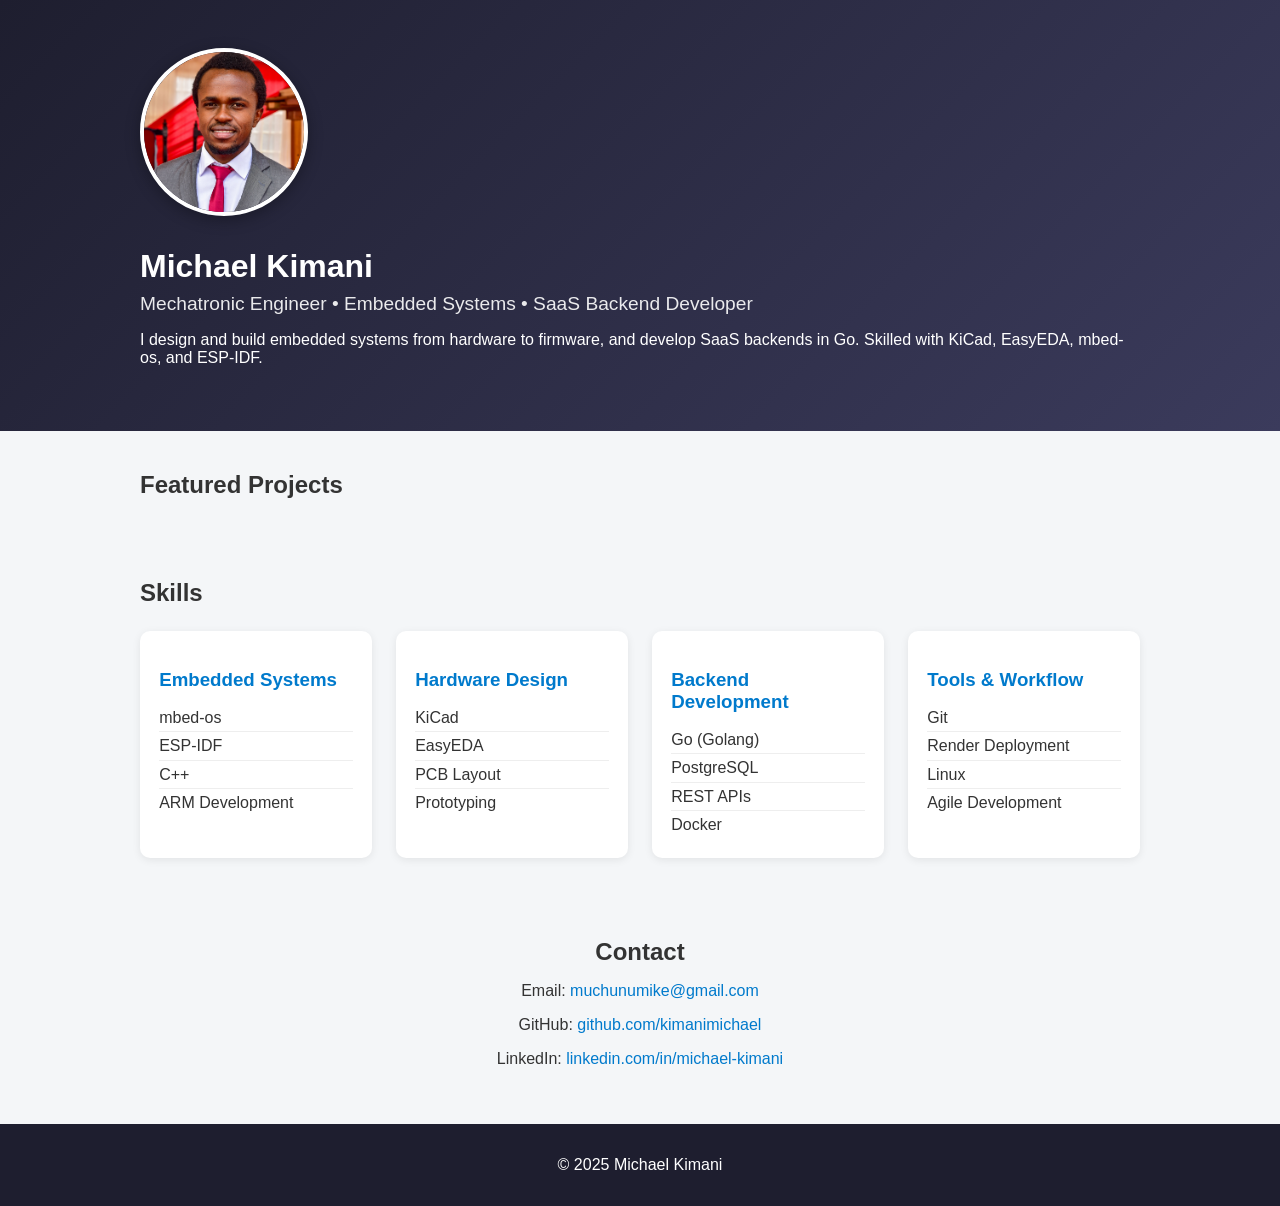
==== index.html @ e044f6c9 "master: Initial commit" ====
<!DOCTYPE html>
<html lang="en">
<head>
    <meta charset="UTF-8">
    <meta name="viewport" content="width=device-width, initial-scale=1.0">
    <title>Michael Kimani | Engineering Portfolio</title>
    <link rel="stylesheet" href="style.css">
</head>
<body>
<!-- Header & Hero -->
<header class="hero">
    <div class="hero-content">
        <img src="images/profile.jpg" alt="Michael Kimani" class="profile-pic">
        <div>
            <h1>Michael Kimani</h1>
            <p class="tagline">Mechatronic Engineer • Embedded Systems • SaaS Backend Developer</p>
            <p>
                I design and build embedded systems from hardware to firmware, and develop SaaS backends in Go.
                Skilled with KiCad, EasyEDA, mbed-os, and ESP-IDF.
            </p>
        </div>
    </div>
</header>

<!-- Projects -->
<section id="projects" class="section">
    <h2>Featured Projects</h2>
    <div id="project-list" class="project-grid"></div>
</section>

<section id="skills" class="section">
    <h2>Skills</h2>
    <div class="skills-grid">
        <div class="skill-card">
            <h3>Embedded Systems</h3>
            <ul>
                <li>mbed-os</li>
                <li>ESP-IDF</li>
                <li>C++</li>
                <li>ARM Development</li>
            </ul>
        </div>
        <div class="skill-card">
            <h3>Hardware Design</h3>
            <ul>
                <li>KiCad</li>
                <li>EasyEDA</li>
                <li>PCB Layout</li>
                <li>Prototyping</li>
            </ul>
        </div>
        <div class="skill-card">
            <h3>Backend Development</h3>
            <ul>
                <li>Go (Golang)</li>
                <li>PostgreSQL</li>
                <li>REST APIs</li>
                <li>Docker</li>
            </ul>
        </div>
        <div class="skill-card">
            <h3>Tools & Workflow</h3>
            <ul>
                <li>Git</li>
                <li>Render Deployment</li>
                <li>Linux</li>
                <li>Agile Development</li>
            </ul>
        </div>
    </div>
</section>

<!-- Contact -->
<section id="contact" class="section contact">
    <h2>Contact</h2>
    <p>Email: <a href="mailto:muchunumike@gmail.com">muchunumike@gmail.com</a></p>
    <p>GitHub: <a href="https://github.com/kimanimichael" target="_blank">github.com/kimanimichael</a></p>
    <p>LinkedIn: <a href="https://linkedin.com/in/michael-kimani" target="_blank">linkedin.com/in/michael-kimani</a></p>
</section>

<!-- Footer -->
<footer>
    <p>© 2025 Michael Kimani</p>
</footer>

<script src="script.js"></script>
</body>
</html>
---- style.css ----
body {
    font-family: "Segoe UI", sans-serif;
    margin: 0;
    background-color: #f4f6f8;
    color: #333;
}

h1, h2 {
    margin: 0;
}

a {
    color: #007acc;
    text-decoration: none;
}
a:hover {
    text-decoration: underline;
}

.hero {
    background: linear-gradient(135deg, #1e1e2f, #3b3b5c);
    color: white;
    padding: 3rem 1rem;
}

.hero-content {
    max-width: 1000px;
    margin: auto;
    display: flex;
    gap: 2rem;
    align-items: center;
    flex-wrap: wrap;
}

.profile-pic {
    width: 160px;
    height: 160px;
    object-fit: cover;
    border-radius: 50%;
    border: 4px solid white;
    box-shadow: 0 4px 15px rgba(0,0,0,0.3);
}

.tagline {
    font-size: 1.2rem;
    margin: 0.5rem 0;
    font-weight: 500;
    opacity: 0.9;
}

.section {
    padding: 2.5rem 1rem;
    max-width: 1000px;
    margin: auto;
}

.project-grid {
    display: grid;
    gap: 1.5rem;
    grid-template-columns: repeat(auto-fill, minmax(250px, 1fr));
}

.project-card {
    background: white;
    border-radius: 10px;
    padding: 1rem;
    box-shadow: 0 2px 8px rgba(0,0,0,0.1);
    transition: transform 0.2s;
}
.project-card:hover {
    transform: translateY(-4px);
}

.skills-grid {
    display: grid;
    grid-template-columns: repeat(auto-fit, minmax(220px, 1fr));
    gap: 1.5rem;
    margin-top: 1.5rem;
}

.skill-card {
    background: white;
    border-radius: 10px;
    padding: 1.2rem;
    box-shadow: 0 2px 8px rgba(0,0,0,0.08);
    transition: transform 0.2s ease, box-shadow 0.2s ease;
}

.skill-card:hover {
    transform: translateY(-4px);
    box-shadow: 0 4px 12px rgba(0,0,0,0.15);
}

.skill-card h3 {
    color: #007acc;
    margin-bottom: 0.8rem;
}

.skill-card ul {
    list-style: none;
    padding: 0;
    margin: 0;
}

.skill-card li {
    padding: 0.3rem 0;
    border-bottom: 1px solid #eee;
}

.skill-card li:last-child {
    border-bottom: none;
}


.contact {
    text-align: center;
}

footer {
    background: #1e1e2f;
    color: white;
    text-align: center;
    padding: 1rem;
}
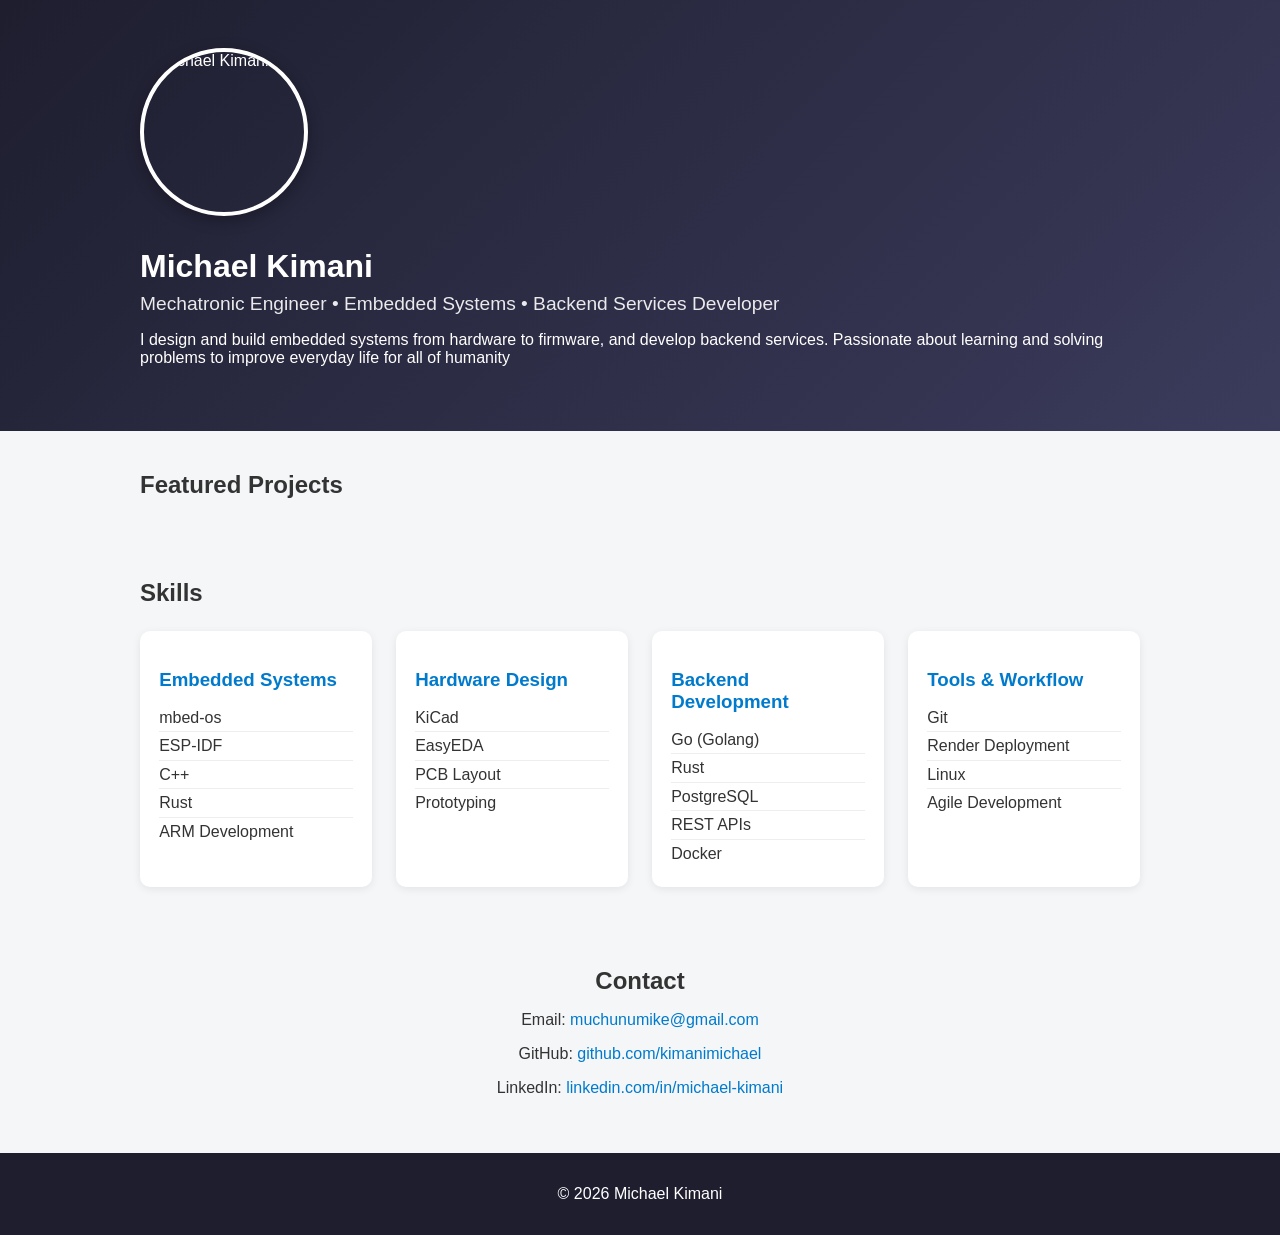
==== commit 7c262819: "master: Update pfp and description" ====
--- a/index.html
+++ b/index.html
@@ -10,13 +10,13 @@
 <!-- Header & Hero -->
 <header class="hero">
     <div class="hero-content">
-        <img src="images/profile.jpg" alt="Michael Kimani" class="profile-pic">
+        <img src="images/mk-profile.jpeg" alt="Michael Kimani" class="profile-pic">
         <div>
             <h1>Michael Kimani</h1>
-            <p class="tagline">Mechatronic Engineer • Embedded Systems • SaaS Backend Developer</p>
+            <p class="tagline">Mechatronic Engineer • Embedded Systems • Backend Services Developer</p>
             <p>
-                I design and build embedded systems from hardware to firmware, and develop SaaS backends in Go.
-                Skilled with KiCad, EasyEDA, mbed-os, and ESP-IDF.
+                I design and build embedded systems from hardware to firmware, and develop backend services.
+                Passionate about learning and solving problems to improve everyday life for all of humanity
             </p>
         </div>
     </div>
@@ -37,6 +37,7 @@
                 <li>mbed-os</li>
                 <li>ESP-IDF</li>
                 <li>C++</li>
+                <li>Rust</li>
                 <li>ARM Development</li>
             </ul>
         </div>
@@ -53,6 +54,7 @@
             <h3>Backend Development</h3>
             <ul>
                 <li>Go (Golang)</li>
+                <li>Rust</li>
                 <li>PostgreSQL</li>
                 <li>REST APIs</li>
                 <li>Docker</li>
@@ -80,7 +82,7 @@
 
 <!-- Footer -->
 <footer>
-    <p>© 2025 Michael Kimani</p>
+    <p>© 2026 Michael Kimani</p>
 </footer>
 
 <script src="script.js"></script>
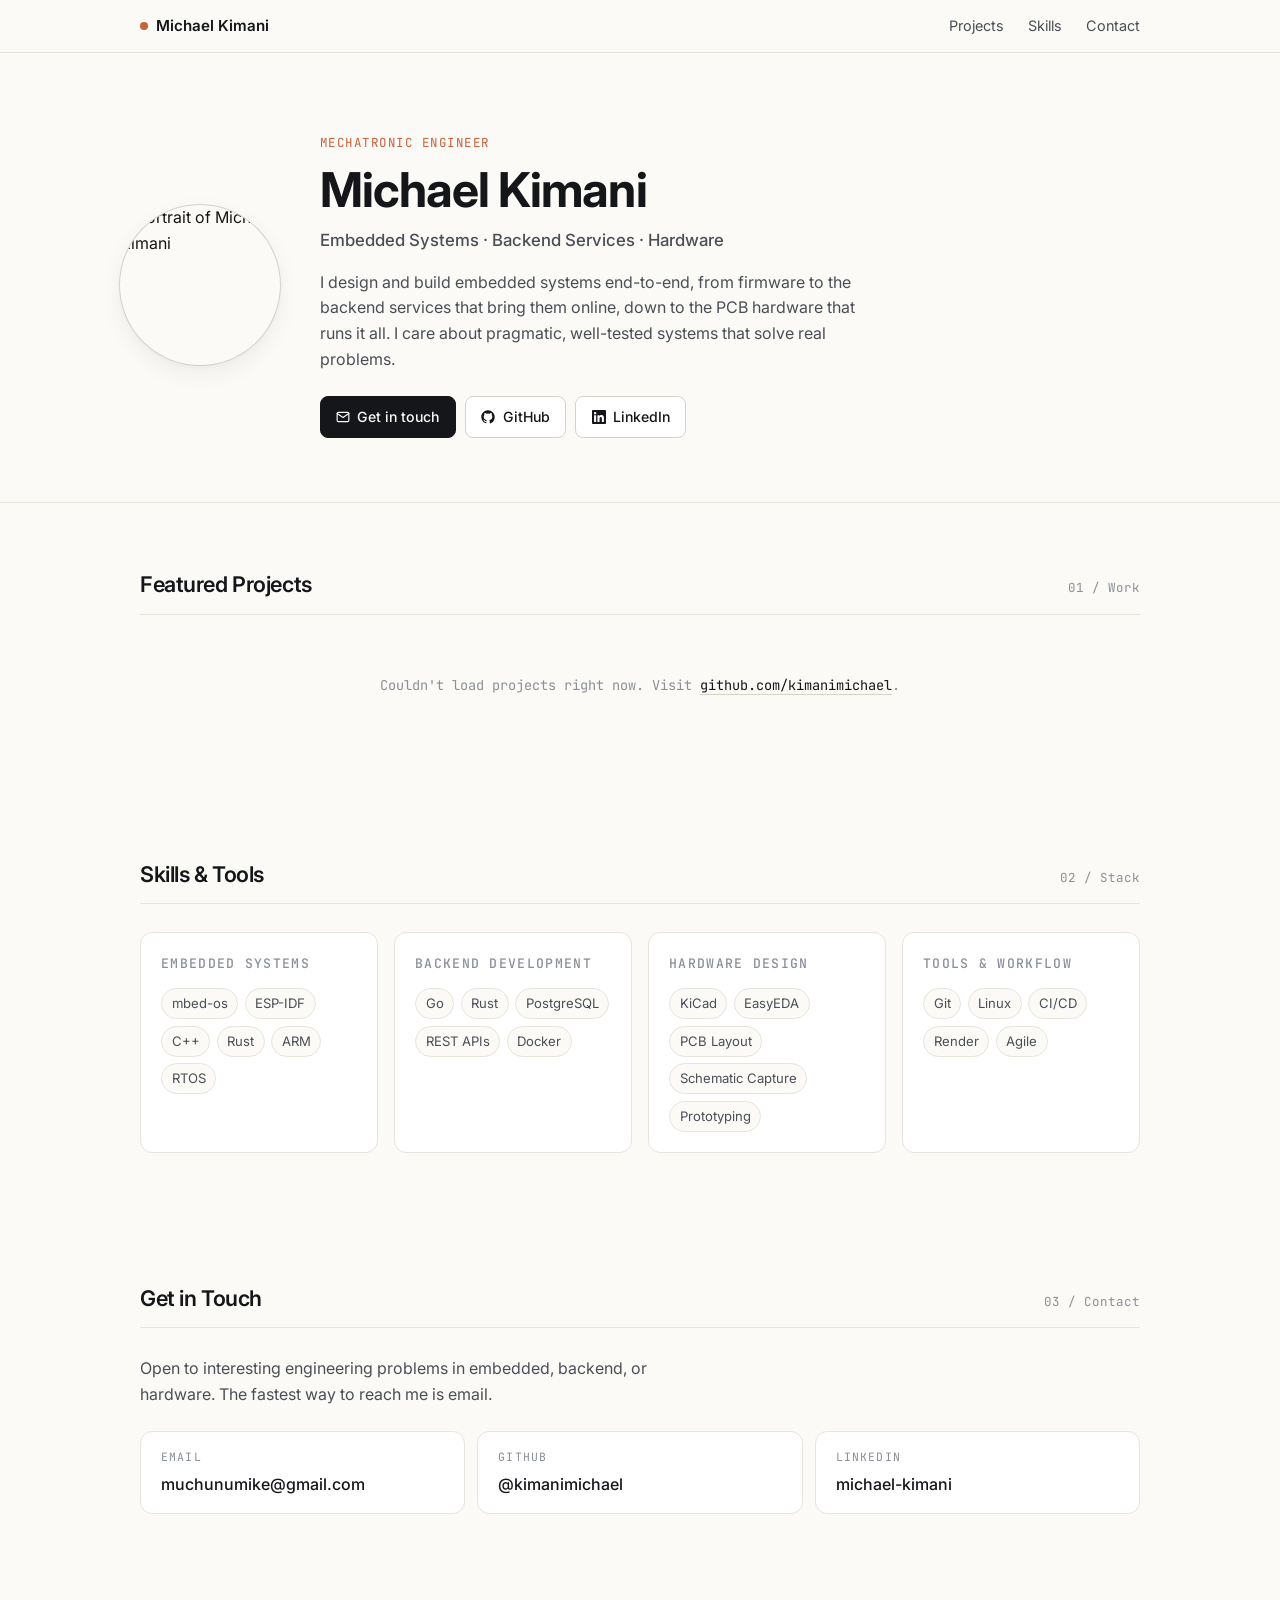
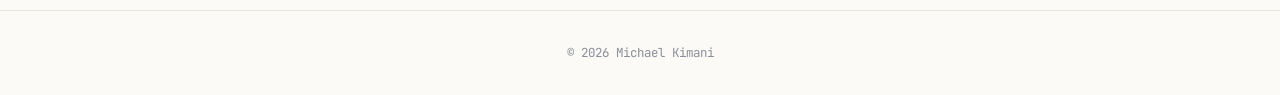
==== commit 8bad05f2: "master: Revamp" ====
--- a/index.html
+++ b/index.html
@@ -3,86 +3,153 @@
 <head>
     <meta charset="UTF-8">
     <meta name="viewport" content="width=device-width, initial-scale=1.0">
-    <title>Michael Kimani | Engineering Portfolio</title>
+    <title>Michael Kimani | Mechatronic & Embedded Systems Engineer</title>
+    <meta name="description" content="Michael Kimani, a mechatronic engineer building embedded systems and firmware, backend services in Go and Rust, and the hardware that runs them.">
+    <meta name="theme-color" content="#fbfaf7" media="(prefers-color-scheme: light)">
+    <meta name="theme-color" content="#0f1012" media="(prefers-color-scheme: dark)">
+
+    <meta property="og:title" content="Michael Kimani | Engineering Portfolio">
+    <meta property="og:description" content="Embedded systems, backend services, and hardware design.">
+    <meta property="og:type" content="website">
+
+    <link rel="preconnect" href="https://fonts.googleapis.com">
+    <link rel="preconnect" href="https://fonts.gstatic.com" crossorigin>
+    <link href="https://fonts.googleapis.com/css2?family=Inter:wght@400;500;600;700&family=JetBrains+Mono:wght@400;500&display=swap" rel="stylesheet">
     <link rel="stylesheet" href="style.css">
 </head>
 <body>
-<!-- Header & Hero -->
-<header class="hero">
+
+<nav class="nav">
+    <div class="nav-inner">
+        <a href="#top" class="nav-brand"><span class="dot"></span>Michael Kimani</a>
+        <div class="nav-links">
+            <a href="#projects">Projects</a>
+            <a href="#skills">Skills</a>
+            <a href="#contact">Contact</a>
+        </div>
+    </div>
+</nav>
+
+<header class="hero" id="top">
     <div class="hero-content">
-        <img src="images/mk-profile.jpeg" alt="Michael Kimani" class="profile-pic">
+        <img src="images/mk-profile.jpeg" alt="Portrait of Michael Kimani" class="profile-pic">
         <div>
+            <div class="eyebrow">Mechatronic Engineer</div>
             <h1>Michael Kimani</h1>
-            <p class="tagline">Mechatronic Engineer • Embedded Systems • Backend Services Developer</p>
-            <p>
-                I design and build embedded systems from hardware to firmware, and develop backend services.
-                Passionate about learning and solving problems to improve everyday life for all of humanity
+            <p class="tagline">Embedded Systems · Backend Services · Hardware</p>
+            <p class="bio">
+                I design and build embedded systems end-to-end, from firmware
+                to the backend services that bring them online, down to the
+                PCB hardware that runs it all. I care about pragmatic,
+                well-tested systems that solve real problems.
             </p>
+            <div class="cta-row">
+                <a class="btn btn-primary" href="mailto:muchunumike@gmail.com">
+                    <svg viewBox="0 0 24 24" fill="none" stroke="currentColor" stroke-width="2" stroke-linecap="round" stroke-linejoin="round"><path d="M4 4h16c1.1 0 2 .9 2 2v12c0 1.1-.9 2-2 2H4c-1.1 0-2-.9-2-2V6c0-1.1.9-2 2-2z"></path><polyline points="22,6 12,13 2,6"></polyline></svg>
+                    Get in touch
+                </a>
+                <a class="btn" href="https://github.com/kimanimichael" target="_blank" rel="noopener">
+                    <svg viewBox="0 0 24 24" fill="currentColor"><path d="M12 .5C5.65.5.5 5.65.5 12c0 5.08 3.29 9.39 7.86 10.91.58.1.79-.25.79-.56v-2.02c-3.2.7-3.87-1.37-3.87-1.37-.52-1.33-1.28-1.68-1.28-1.68-1.05-.72.08-.7.08-.7 1.16.08 1.77 1.19 1.77 1.19 1.03 1.77 2.7 1.26 3.36.96.1-.75.4-1.26.73-1.55-2.55-.29-5.24-1.28-5.24-5.69 0-1.26.45-2.29 1.19-3.1-.12-.29-.52-1.47.11-3.06 0 0 .97-.31 3.18 1.18a11 11 0 0 1 5.8 0c2.2-1.49 3.17-1.18 3.17-1.18.63 1.59.23 2.77.11 3.06.74.81 1.19 1.84 1.19 3.1 0 4.43-2.69 5.4-5.25 5.68.41.36.78 1.06.78 2.13v3.16c0 .31.21.67.8.56A11.51 11.51 0 0 0 23.5 12C23.5 5.65 18.35.5 12 .5z"/></svg>
+                    GitHub
+                </a>
+                <a class="btn" href="https://linkedin.com/in/michael-kimani" target="_blank" rel="noopener">
+                    <svg viewBox="0 0 24 24" fill="currentColor"><path d="M20.45 20.45h-3.55v-5.57c0-1.33-.03-3.04-1.85-3.04-1.85 0-2.13 1.45-2.13 2.94v5.67H9.36V9h3.41v1.56h.05c.48-.9 1.64-1.85 3.37-1.85 3.6 0 4.27 2.37 4.27 5.45v6.29zM5.34 7.43a2.06 2.06 0 1 1 0-4.13 2.06 2.06 0 0 1 0 4.13zM7.12 20.45H3.56V9h3.56v11.45zM22.22 0H1.77C.79 0 0 .77 0 1.72v20.56C0 23.23.79 24 1.77 24h20.45c.98 0 1.78-.77 1.78-1.72V1.72C24 .77 23.2 0 22.22 0z"/></svg>
+                    LinkedIn
+                </a>
+            </div>
         </div>
     </div>
 </header>
 
-<!-- Projects -->
 <section id="projects" class="section">
-    <h2>Featured Projects</h2>
-    <div id="project-list" class="project-grid"></div>
+    <div class="section-head">
+        <h2>Featured Projects</h2>
+        <span class="section-num">01 / Work</span>
+    </div>
+    <div id="project-list" class="project-grid">
+        <div class="projects-loading">Loading projects from GitHub…</div>
+    </div>
 </section>
 
 <section id="skills" class="section">
-    <h2>Skills</h2>
+    <div class="section-head">
+        <h2>Skills &amp; Tools</h2>
+        <span class="section-num">02 / Stack</span>
+    </div>
     <div class="skills-grid">
         <div class="skill-card">
             <h3>Embedded Systems</h3>
-            <ul>
-                <li>mbed-os</li>
-                <li>ESP-IDF</li>
-                <li>C++</li>
-                <li>Rust</li>
-                <li>ARM Development</li>
-            </ul>
+            <div class="skill-tags">
+                <span class="skill-tag">mbed-os</span>
+                <span class="skill-tag">ESP-IDF</span>
+                <span class="skill-tag">C++</span>
+                <span class="skill-tag">Rust</span>
+                <span class="skill-tag">ARM</span>
+                <span class="skill-tag">RTOS</span>
+            </div>
+        </div>
+        <div class="skill-card">
+            <h3>Backend Development</h3>
+            <div class="skill-tags">
+                <span class="skill-tag">Go</span>
+                <span class="skill-tag">Rust</span>
+                <span class="skill-tag">PostgreSQL</span>
+                <span class="skill-tag">REST APIs</span>
+                <span class="skill-tag">Docker</span>
+            </div>
         </div>
         <div class="skill-card">
             <h3>Hardware Design</h3>
-            <ul>
-                <li>KiCad</li>
-                <li>EasyEDA</li>
-                <li>PCB Layout</li>
-                <li>Prototyping</li>
-            </ul>
+            <div class="skill-tags">
+                <span class="skill-tag">KiCad</span>
+                <span class="skill-tag">EasyEDA</span>
+                <span class="skill-tag">PCB Layout</span>
+                <span class="skill-tag">Schematic Capture</span>
+                <span class="skill-tag">Prototyping</span>
+            </div>
         </div>
         <div class="skill-card">
-            <h3>Backend Development</h3>
-            <ul>
-                <li>Go (Golang)</li>
-                <li>Rust</li>
-                <li>PostgreSQL</li>
-                <li>REST APIs</li>
-                <li>Docker</li>
-            </ul>
-        </div>
-        <div class="skill-card">
-            <h3>Tools & Workflow</h3>
-            <ul>
-                <li>Git</li>
-                <li>Render Deployment</li>
-                <li>Linux</li>
-                <li>Agile Development</li>
-            </ul>
+            <h3>Tools &amp; Workflow</h3>
+            <div class="skill-tags">
+                <span class="skill-tag">Git</span>
+                <span class="skill-tag">Linux</span>
+                <span class="skill-tag">CI/CD</span>
+                <span class="skill-tag">Render</span>
+                <span class="skill-tag">Agile</span>
+            </div>
         </div>
     </div>
 </section>
 
-<!-- Contact -->
-<section id="contact" class="section contact">
-    <h2>Contact</h2>
-    <p>Email: <a href="mailto:muchunumike@gmail.com">muchunumike@gmail.com</a></p>
-    <p>GitHub: <a href="https://github.com/kimanimichael" target="_blank">github.com/kimanimichael</a></p>
-    <p>LinkedIn: <a href="https://linkedin.com/in/michael-kimani" target="_blank">linkedin.com/in/michael-kimani</a></p>
+<section id="contact" class="section">
+    <div class="section-head">
+        <h2>Get in Touch</h2>
+        <span class="section-num">03 / Contact</span>
+    </div>
+    <p style="max-width: 56ch;">
+        Open to interesting engineering problems in embedded, backend, or hardware.
+        The fastest way to reach me is email.
+    </p>
+    <div class="contact-grid">
+        <div class="contact-item">
+            <div class="label">Email</div>
+            <a href="mailto:muchunumike@gmail.com">muchunumike@gmail.com</a>
+        </div>
+        <div class="contact-item">
+            <div class="label">GitHub</div>
+            <a href="https://github.com/kimanimichael" target="_blank" rel="noopener">@kimanimichael</a>
+        </div>
+        <div class="contact-item">
+            <div class="label">LinkedIn</div>
+            <a href="https://linkedin.com/in/michael-kimani" target="_blank" rel="noopener">michael-kimani</a>
+        </div>
+    </div>
 </section>
 
-<!-- Footer -->
 <footer>
-    <p>© 2026 Michael Kimani</p>
+    <div class="footer-inner">
+        <span>© <span id="year"></span> Michael Kimani</span>
+    </div>
 </footer>
 
 <script src="script.js"></script>
--- a/style.css
+++ b/style.css
@@ -1,124 +1,413 @@
+:root {
+    --bg: #fbfaf7;
+    --bg-elev: #ffffff;
+    --ink: #14161a;
+    --ink-soft: #4a4f57;
+    --ink-mute: #8a8f98;
+    --line: #e7e4dd;
+    --line-strong: #d6d2c8;
+    --accent: #c8623a;
+    --accent-soft: #f4e7df;
+    --shadow-sm: 0 1px 2px rgba(20, 22, 26, 0.04), 0 1px 1px rgba(20, 22, 26, 0.03);
+    --shadow-md: 0 8px 24px rgba(20, 22, 26, 0.06), 0 2px 6px rgba(20, 22, 26, 0.04);
+    --radius: 12px;
+    --radius-sm: 8px;
+    --maxw: 1040px;
+    --font-sans: "Inter", -apple-system, BlinkMacSystemFont, "Segoe UI", Roboto, sans-serif;
+    --font-mono: "JetBrains Mono", ui-monospace, "SFMono-Regular", Menlo, monospace;
+}
+
+@media (prefers-color-scheme: dark) {
+    :root {
+        --bg: #0f1012;
+        --bg-elev: #17181b;
+        --ink: #f2efe9;
+        --ink-soft: #c2c0bb;
+        --ink-mute: #8a8d92;
+        --line: #26282c;
+        --line-strong: #34373c;
+        --accent: #e08a5f;
+        --accent-soft: #2a1e18;
+        --shadow-sm: 0 1px 2px rgba(0, 0, 0, 0.4);
+        --shadow-md: 0 8px 24px rgba(0, 0, 0, 0.35), 0 2px 6px rgba(0, 0, 0, 0.25);
+    }
+}
+
+* { box-sizing: border-box; }
+
+html { scroll-behavior: smooth; }
+
 body {
-    font-family: "Segoe UI", sans-serif;
+    font-family: var(--font-sans);
     margin: 0;
-    background-color: #f4f6f8;
-    color: #333;
-}
-
-h1, h2 {
+    background: var(--bg);
+    color: var(--ink);
+    line-height: 1.6;
+    -webkit-font-smoothing: antialiased;
+    -moz-osx-font-smoothing: grayscale;
+}
+
+h1, h2, h3 {
     margin: 0;
-}
+    letter-spacing: -0.02em;
+    color: var(--ink);
+}
+
+h1 { font-size: clamp(2rem, 4.5vw, 3rem); font-weight: 700; line-height: 1.15; }
+h2 { font-size: 1.5rem; font-weight: 600; }
+h3 { font-size: 1.05rem; font-weight: 600; }
+
+p { margin: 0.5rem 0; color: var(--ink-soft); }
 
 a {
-    color: #007acc;
+    color: var(--ink);
     text-decoration: none;
-}
-a:hover {
-    text-decoration: underline;
-}
-
+    border-bottom: 1px solid var(--line-strong);
+    transition: color 0.15s ease, border-color 0.15s ease;
+}
+a:hover { color: var(--accent); border-color: var(--accent); }
+a:focus-visible {
+    outline: 2px solid var(--accent);
+    outline-offset: 3px;
+    border-radius: 2px;
+}
+
+/* Nav */
+.nav {
+    position: sticky;
+    top: 0;
+    z-index: 10;
+    background: color-mix(in srgb, var(--bg) 85%, transparent);
+    backdrop-filter: saturate(180%) blur(10px);
+    -webkit-backdrop-filter: saturate(180%) blur(10px);
+    border-bottom: 1px solid var(--line);
+}
+.nav-inner {
+    max-width: var(--maxw);
+    margin: auto;
+    padding: 0.85rem 1.25rem;
+    display: flex;
+    align-items: center;
+    justify-content: space-between;
+}
+.nav-brand {
+    font-weight: 600;
+    border: none;
+    font-size: 0.95rem;
+}
+.nav-brand .dot {
+    display: inline-block;
+    width: 8px; height: 8px;
+    background: var(--accent);
+    border-radius: 50%;
+    margin-right: 0.5rem;
+    vertical-align: middle;
+}
+.nav-links { display: flex; gap: 1.5rem; }
+.nav-links a {
+    border: none;
+    color: var(--ink-soft);
+    font-size: 0.9rem;
+}
+.nav-links a:hover { color: var(--ink); }
+
+/* Hero */
 .hero {
-    background: linear-gradient(135deg, #1e1e2f, #3b3b5c);
-    color: white;
-    padding: 3rem 1rem;
-}
-
+    padding: 5rem 1.25rem 4rem;
+    border-bottom: 1px solid var(--line);
+}
 .hero-content {
-    max-width: 1000px;
+    max-width: var(--maxw);
     margin: auto;
-    display: flex;
-    gap: 2rem;
+    display: grid;
+    grid-template-columns: auto 1fr;
+    gap: 2.5rem;
     align-items: center;
-    flex-wrap: wrap;
-}
-
+}
 .profile-pic {
     width: 160px;
     height: 160px;
     object-fit: cover;
     border-radius: 50%;
-    border: 4px solid white;
-    box-shadow: 0 4px 15px rgba(0,0,0,0.3);
-}
-
+    filter: grayscale(100%);
+    box-shadow: 0 0 0 1px var(--line-strong), var(--shadow-md);
+    transition: transform 0.4s ease, box-shadow 0.3s ease;
+}
+.profile-pic:hover {
+    transform: scale(1.02);
+    box-shadow: 0 0 0 1px var(--accent), var(--shadow-md);
+}
+.eyebrow {
+    font-family: var(--font-mono);
+    font-size: 0.78rem;
+    text-transform: uppercase;
+    letter-spacing: 0.12em;
+    color: var(--accent);
+    margin-bottom: 0.6rem;
+}
 .tagline {
-    font-size: 1.2rem;
-    margin: 0.5rem 0;
+    font-size: 1.05rem;
+    margin: 0.6rem 0 1rem;
+    color: var(--ink-soft);
     font-weight: 500;
-    opacity: 0.9;
-}
-
+}
+.bio { max-width: 56ch; color: var(--ink-soft); }
+
+.cta-row {
+    margin-top: 1.5rem;
+    display: flex;
+    flex-wrap: wrap;
+    gap: 0.6rem;
+}
+.btn {
+    display: inline-flex;
+    align-items: center;
+    gap: 0.45rem;
+    padding: 0.55rem 0.95rem;
+    border-radius: var(--radius-sm);
+    font-size: 0.88rem;
+    font-weight: 500;
+    border: 1px solid var(--line-strong);
+    background: var(--bg-elev);
+    color: var(--ink);
+    transition: all 0.15s ease;
+}
+.btn:hover {
+    border-color: var(--ink);
+    color: var(--ink);
+    transform: translateY(-1px);
+}
+.btn-primary {
+    background: var(--ink);
+    color: var(--bg);
+    border-color: var(--ink);
+}
+.btn-primary:hover {
+    background: var(--accent);
+    border-color: var(--accent);
+    color: #fff;
+}
+.btn svg { width: 14px; height: 14px; }
+
+/* Sections */
 .section {
-    padding: 2.5rem 1rem;
-    max-width: 1000px;
+    padding: 4rem 1.25rem;
+    max-width: var(--maxw);
     margin: auto;
 }
-
+.section-head {
+    display: flex;
+    align-items: baseline;
+    justify-content: space-between;
+    margin-bottom: 1.75rem;
+    padding-bottom: 0.75rem;
+    border-bottom: 1px solid var(--line);
+}
+.section-head h2 { font-size: 1.35rem; }
+.section-num {
+    font-family: var(--font-mono);
+    font-size: 0.78rem;
+    color: var(--ink-mute);
+    letter-spacing: 0.08em;
+}
+
+/* Projects */
 .project-grid {
     display: grid;
-    gap: 1.5rem;
-    grid-template-columns: repeat(auto-fill, minmax(250px, 1fr));
-}
-
+    gap: 1rem;
+    grid-template-columns: repeat(auto-fill, minmax(280px, 1fr));
+}
 .project-card {
-    background: white;
-    border-radius: 10px;
-    padding: 1rem;
-    box-shadow: 0 2px 8px rgba(0,0,0,0.1);
-    transition: transform 0.2s;
+    background: var(--bg-elev);
+    border: 1px solid var(--line);
+    border-radius: var(--radius);
+    padding: 1.25rem;
+    display: flex;
+    flex-direction: column;
+    gap: 0.6rem;
+    transition: border-color 0.2s ease, transform 0.2s ease, box-shadow 0.2s ease, color 0.2s ease;
+    position: relative;
+    color: var(--ink);
+    text-decoration: none;
+    cursor: pointer;
 }
 .project-card:hover {
-    transform: translateY(-4px);
-}
-
+    border-color: var(--accent);
+    transform: translateY(-2px);
+    box-shadow: var(--shadow-md);
+    color: var(--ink);
+}
+.project-card:hover h3 { color: var(--accent); }
+.project-card:hover .card-arrow {
+    transform: translate(2px, -2px);
+    color: var(--accent);
+}
+.project-card:focus-visible {
+    outline: 2px solid var(--accent);
+    outline-offset: 3px;
+}
+.project-card h3 {
+    font-family: var(--font-mono);
+    font-size: 0.95rem;
+    font-weight: 600;
+    display: flex;
+    justify-content: space-between;
+    align-items: center;
+    gap: 0.5rem;
+    color: var(--ink);
+    transition: color 0.2s ease;
+}
+.card-arrow {
+    width: 16px;
+    height: 16px;
+    flex-shrink: 0;
+    color: var(--ink-mute);
+    transition: transform 0.2s ease, color 0.2s ease;
+}
+.project-card .desc {
+    color: var(--ink-soft);
+    font-size: 0.9rem;
+    flex: 1;
+}
+.project-meta {
+    display: flex;
+    flex-wrap: wrap;
+    gap: 0.9rem;
+    font-family: var(--font-mono);
+    font-size: 0.75rem;
+    color: var(--ink-mute);
+    padding-top: 0.5rem;
+    border-top: 1px solid var(--line);
+}
+.project-meta span { display: inline-flex; align-items: center; gap: 0.3rem; }
+.lang-dot {
+    width: 8px; height: 8px;
+    border-radius: 50%;
+    background: var(--ink-mute);
+    display: inline-block;
+}
+
+.projects-empty, .projects-loading {
+    grid-column: 1 / -1;
+    text-align: center;
+    color: var(--ink-mute);
+    padding: 2rem;
+    font-family: var(--font-mono);
+    font-size: 0.85rem;
+}
+
+/* Skills */
 .skills-grid {
     display: grid;
+    grid-template-columns: repeat(auto-fit, minmax(230px, 1fr));
+    gap: 1rem;
+}
+.skill-card {
+    background: var(--bg-elev);
+    border: 1px solid var(--line);
+    border-radius: var(--radius);
+    padding: 1.25rem;
+    transition: border-color 0.2s ease;
+}
+.skill-card:hover { border-color: var(--line-strong); }
+.skill-card h3 {
+    font-family: var(--font-mono);
+    font-size: 0.82rem;
+    text-transform: uppercase;
+    letter-spacing: 0.1em;
+    color: var(--ink-mute);
+    margin-bottom: 0.9rem;
+    font-weight: 500;
+}
+.skill-tags {
+    display: flex;
+    flex-wrap: wrap;
+    gap: 0.4rem;
+}
+.skill-tag {
+    font-size: 0.82rem;
+    padding: 0.25rem 0.6rem;
+    border: 1px solid var(--line);
+    border-radius: 999px;
+    color: var(--ink-soft);
+    background: var(--bg);
+    transition: all 0.15s ease;
+}
+.skill-tag:hover {
+    border-color: var(--accent);
+    color: var(--accent);
+}
+
+/* Contact */
+.contact-grid {
+    display: grid;
     grid-template-columns: repeat(auto-fit, minmax(220px, 1fr));
-    gap: 1.5rem;
+    gap: 0.75rem;
     margin-top: 1.5rem;
 }
-
-.skill-card {
-    background: white;
-    border-radius: 10px;
-    padding: 1.2rem;
-    box-shadow: 0 2px 8px rgba(0,0,0,0.08);
-    transition: transform 0.2s ease, box-shadow 0.2s ease;
-}
-
-.skill-card:hover {
-    transform: translateY(-4px);
-    box-shadow: 0 4px 12px rgba(0,0,0,0.15);
-}
-
-.skill-card h3 {
-    color: #007acc;
-    margin-bottom: 0.8rem;
-}
-
-.skill-card ul {
-    list-style: none;
-    padding: 0;
-    margin: 0;
-}
-
-.skill-card li {
-    padding: 0.3rem 0;
-    border-bottom: 1px solid #eee;
-}
-
-.skill-card li:last-child {
-    border-bottom: none;
-}
-
-
-.contact {
+.contact-item {
+    border: 1px solid var(--line);
+    border-radius: var(--radius);
+    padding: 1rem 1.25rem;
+    background: var(--bg-elev);
+    transition: border-color 0.2s ease, transform 0.2s ease;
+}
+.contact-item:hover {
+    border-color: var(--accent);
+    transform: translateY(-2px);
+}
+.contact-item .label {
+    font-family: var(--font-mono);
+    font-size: 0.72rem;
+    text-transform: uppercase;
+    letter-spacing: 0.1em;
+    color: var(--ink-mute);
+    margin-bottom: 0.3rem;
+}
+.contact-item a {
+    border: none;
+    font-weight: 500;
+    color: var(--ink);
+    word-break: break-all;
+}
+.contact-item a:hover { color: var(--accent); }
+
+/* Footer */
+footer {
+    border-top: 1px solid var(--line);
+    padding: 2rem 1.25rem;
+    margin-top: 2rem;
+}
+.footer-inner {
+    max-width: var(--maxw);
+    margin: auto;
+    display: flex;
+    justify-content: center;
+    align-items: center;
     text-align: center;
-}
-
-footer {
-    background: #1e1e2f;
-    color: white;
-    text-align: center;
-    padding: 1rem;
-}
+    font-family: var(--font-mono);
+    font-size: 0.78rem;
+    color: var(--ink-mute);
+}
+
+/* Responsive */
+@media (max-width: 720px) {
+    .hero { padding: 3rem 1.25rem 2.5rem; }
+    .hero-content {
+        grid-template-columns: 1fr;
+        gap: 1.5rem;
+        text-align: left;
+    }
+    .profile-pic { width: 120px; height: 120px; }
+    .nav-links { gap: 1rem; }
+    .nav-links a:not(:last-child) { display: none; }
+    .section { padding: 3rem 1.25rem; }
+}
+
+@media (prefers-reduced-motion: reduce) {
+    *, *::before, *::after {
+        animation-duration: 0.01ms !important;
+        transition-duration: 0.01ms !important;
+        scroll-behavior: auto !important;
+    }
+}
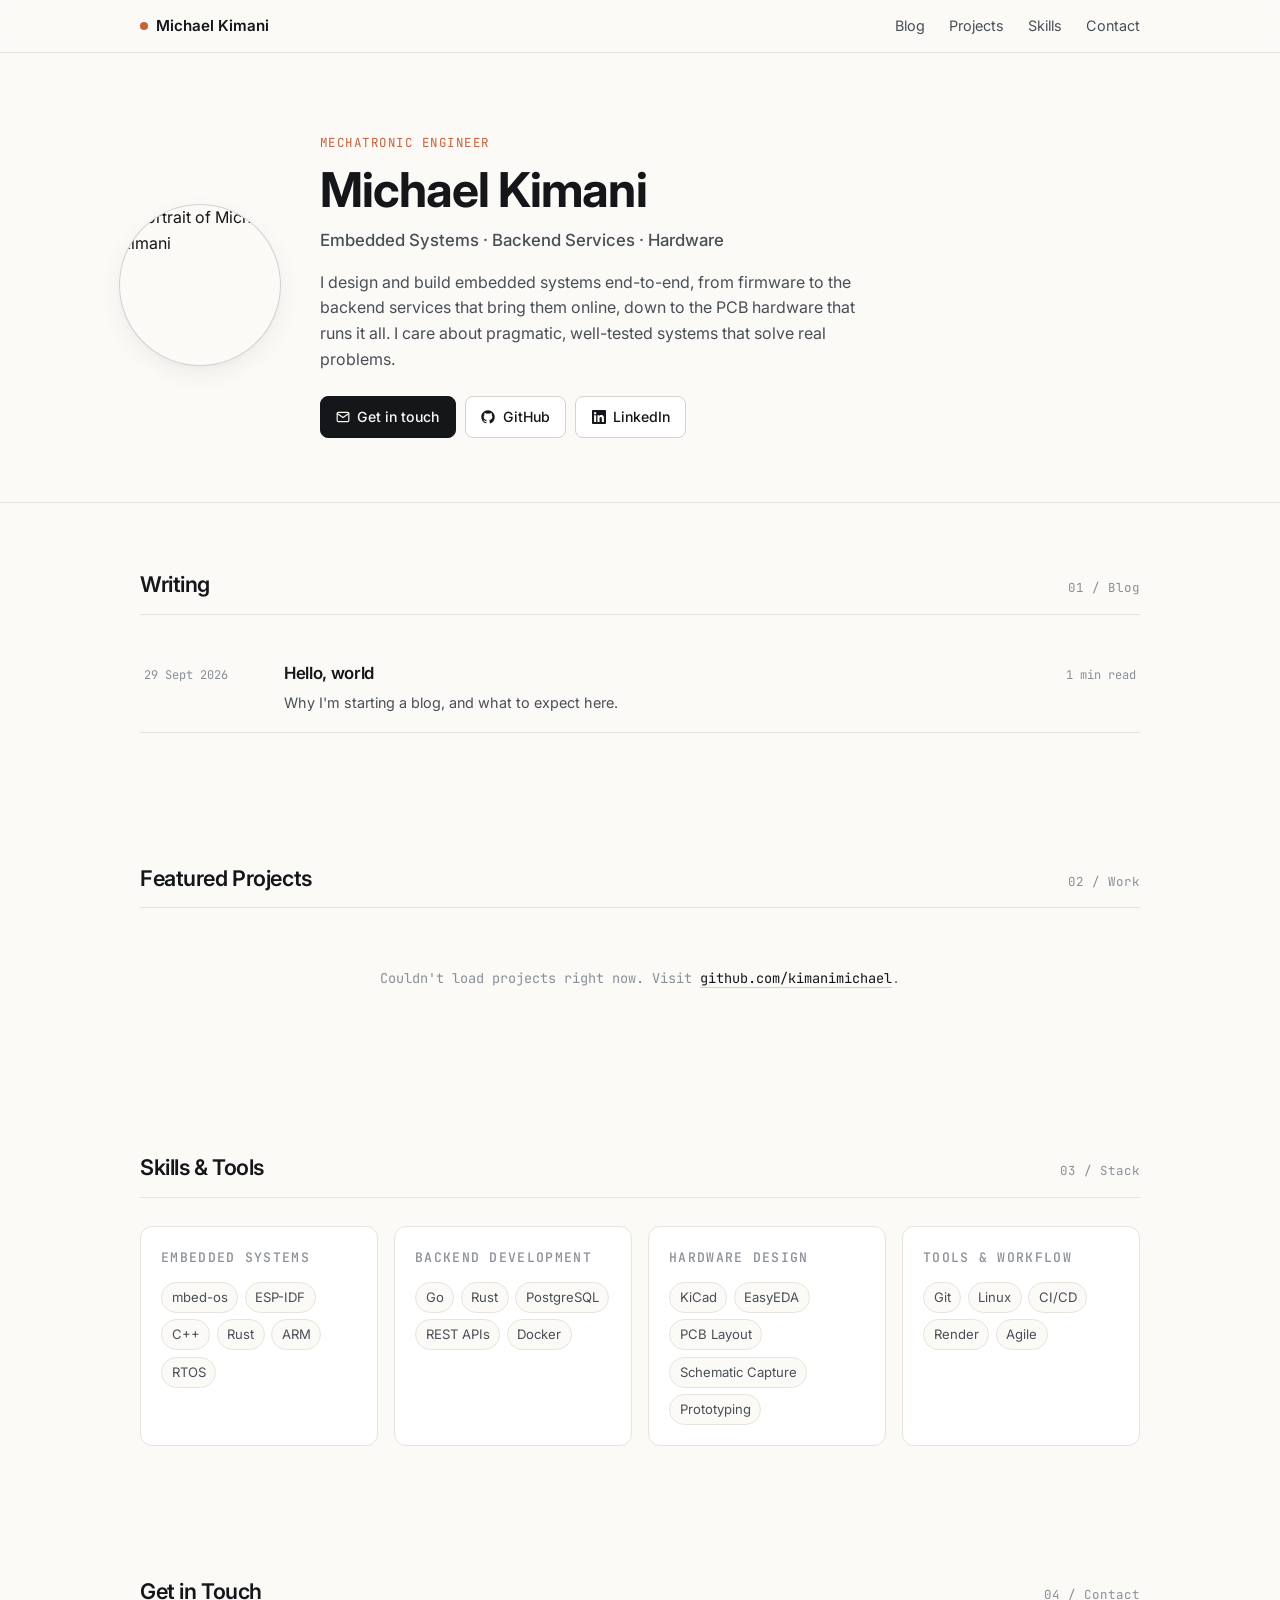
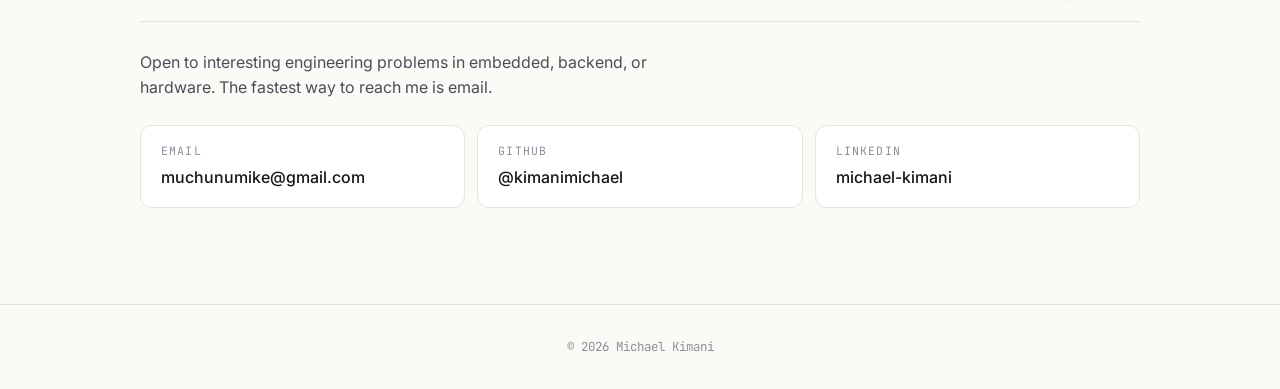
==== commit 09d8e619: "feat(my_blog): Init blog" ====
--- a/index.html
+++ b/index.html
@@ -23,6 +23,7 @@
     <div class="nav-inner">
         <a href="#top" class="nav-brand"><span class="dot"></span>Michael Kimani</a>
         <div class="nav-links">
+            <a href="#blog">Blog</a>
             <a href="#projects">Projects</a>
             <a href="#skills">Skills</a>
             <a href="#contact">Contact</a>
@@ -61,10 +62,20 @@
     </div>
 </header>
 
+<section id="blog" class="section">
+    <div class="section-head">
+        <h2>Writing</h2>
+        <span class="section-num">01 / Blog</span>
+    </div>
+    <div id="post-list" class="post-list">
+        <div class="projects-loading">Loading posts…</div>
+    </div>
+</section>
+
 <section id="projects" class="section">
     <div class="section-head">
         <h2>Featured Projects</h2>
-        <span class="section-num">01 / Work</span>
+        <span class="section-num">02 / Work</span>
     </div>
     <div id="project-list" class="project-grid">
         <div class="projects-loading">Loading projects from GitHub…</div>
@@ -74,7 +85,7 @@
 <section id="skills" class="section">
     <div class="section-head">
         <h2>Skills &amp; Tools</h2>
-        <span class="section-num">02 / Stack</span>
+        <span class="section-num">03 / Stack</span>
     </div>
     <div class="skills-grid">
         <div class="skill-card">
@@ -124,7 +135,7 @@
 <section id="contact" class="section">
     <div class="section-head">
         <h2>Get in Touch</h2>
-        <span class="section-num">03 / Contact</span>
+        <span class="section-num">04 / Contact</span>
     </div>
     <p style="max-width: 56ch;">
         Open to interesting engineering problems in embedded, backend, or hardware.
@@ -152,6 +163,7 @@
     </div>
 </footer>
 
+<script src="posts.js"></script>
 <script src="script.js"></script>
 </body>
 </html>
--- a/style.css
+++ b/style.css
@@ -338,6 +338,109 @@
     color: var(--accent);
 }
 
+/* Blog list */
+.post-list {
+    display: flex;
+    flex-direction: column;
+}
+.post-row {
+    display: grid;
+    grid-template-columns: 7.5rem 1fr auto;
+    gap: 1.25rem;
+    align-items: baseline;
+    padding: 1.1rem 0.25rem;
+    border: none;
+    border-bottom: 1px solid var(--line);
+    color: var(--ink);
+    transition: background 0.15s ease;
+}
+.post-row:hover { color: var(--ink); background: var(--bg-elev); }
+.post-row:hover h3 { color: var(--accent); }
+.post-row h3 { transition: color 0.15s ease; }
+.post-row .desc { font-size: 0.9rem; margin: 0.25rem 0 0; }
+.post-date, .post-read {
+    font-family: var(--font-mono);
+    font-size: 0.75rem;
+    color: var(--ink-mute);
+    white-space: nowrap;
+}
+
+/* Article */
+.article-wrap { max-width: 72ch; }
+.back-link {
+    display: inline-block;
+    font-family: var(--font-mono);
+    font-size: 0.8rem;
+    color: var(--ink-mute);
+    border: none;
+    margin-bottom: 2rem;
+}
+.article-head {
+    padding-bottom: 1.5rem;
+    margin-bottom: 2rem;
+    border-bottom: 1px solid var(--line);
+}
+.article-head h1 { margin-bottom: 1rem; }
+
+.prose { font-size: 1.02rem; line-height: 1.75; }
+.prose > * + * { margin-top: 1.1rem; }
+.prose p, .prose li { color: var(--ink-soft); }
+.prose p { margin: 1.1rem 0 0; }
+.prose h2 { font-size: 1.35rem; margin-top: 2.5rem; }
+.prose h3 { font-size: 1.1rem; margin-top: 2rem; }
+.prose h2 + *, .prose h3 + * { margin-top: 0.6rem; }
+.prose a { color: var(--accent); border-color: var(--accent-soft); }
+.prose a:hover { border-color: var(--accent); }
+.prose ul, .prose ol { padding-left: 1.4rem; }
+.prose li + li { margin-top: 0.3rem; }
+.prose strong { color: var(--ink); }
+.prose img { max-width: 100%; height: auto; border-radius: var(--radius-sm); }
+.prose hr { border: none; border-top: 1px solid var(--line); margin: 2.5rem 0; }
+.prose blockquote {
+    margin-left: 0;
+    margin-right: 0;
+    padding: 0.2rem 1.1rem;
+    border-left: 3px solid var(--accent);
+    background: var(--accent-soft);
+    border-radius: 0 var(--radius-sm) var(--radius-sm) 0;
+}
+.prose blockquote p { margin: 0.6rem 0; }
+.prose code {
+    font-family: var(--font-mono);
+    font-size: 0.86em;
+    padding: 0.12em 0.4em;
+    border-radius: 4px;
+    background: var(--bg-elev);
+    border: 1px solid var(--line);
+}
+.prose pre {
+    background: var(--bg-elev);
+    border: 1px solid var(--line);
+    border-radius: var(--radius-sm);
+    padding: 1rem 1.1rem;
+    overflow-x: auto;
+    line-height: 1.55;
+}
+.prose pre code, .prose pre code.hljs {
+    padding: 0;
+    border: none;
+    background: none;
+    font-size: 0.85rem;
+}
+.prose table {
+    width: 100%;
+    border-collapse: collapse;
+    font-size: 0.92rem;
+    display: block;
+    overflow-x: auto;
+}
+.prose th, .prose td {
+    border: 1px solid var(--line);
+    padding: 0.5rem 0.75rem;
+    text-align: left;
+}
+.prose th { background: var(--bg-elev); color: var(--ink); }
+
 /* Contact */
 .contact-grid {
     display: grid;
@@ -402,6 +505,8 @@
     .nav-links { gap: 1rem; }
     .nav-links a:not(:last-child) { display: none; }
     .section { padding: 3rem 1.25rem; }
+    .post-row { grid-template-columns: 1fr; gap: 0.2rem; }
+    .post-read { display: none; }
 }
 
 @media (prefers-reduced-motion: reduce) {
